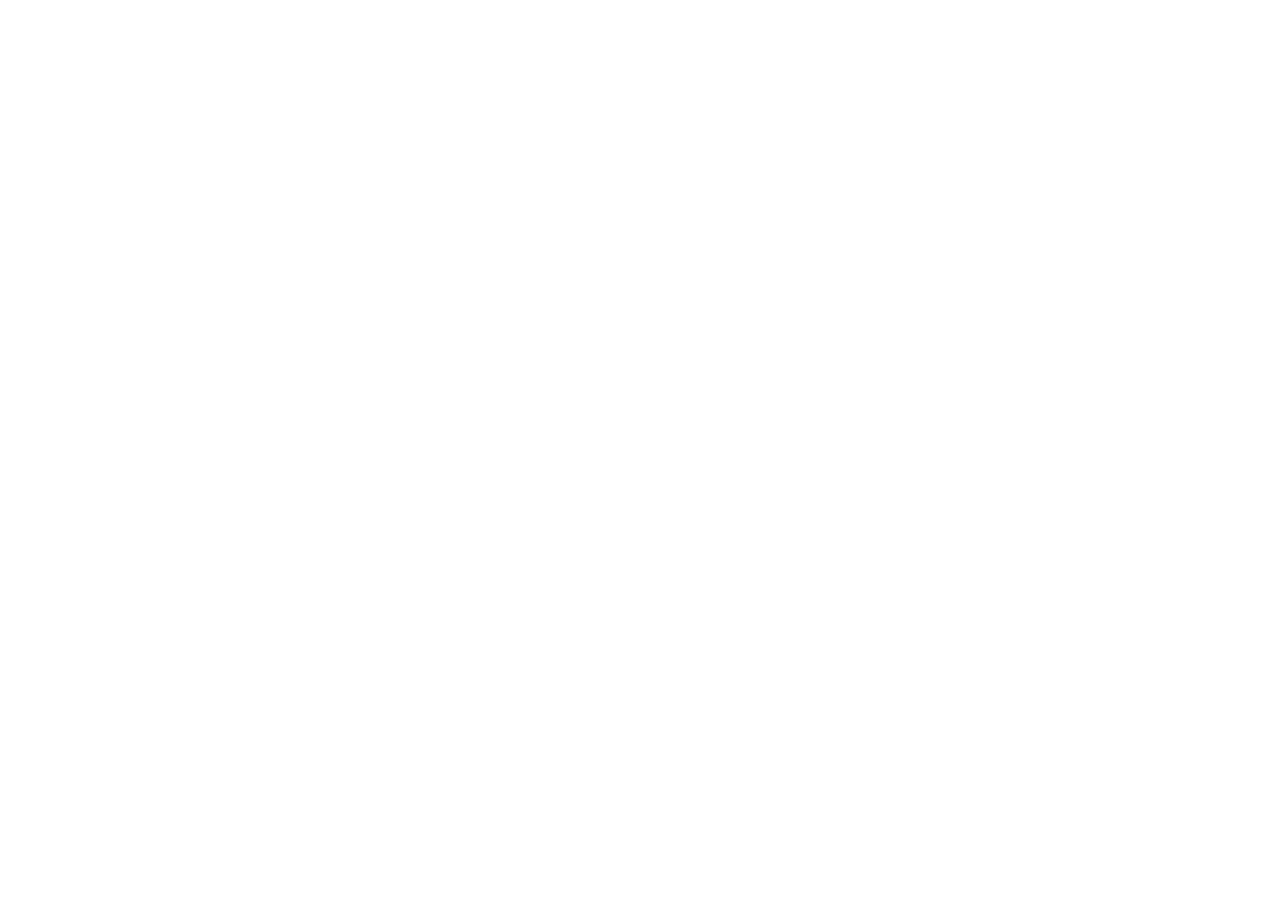
==== assets/index.html @ ad517ac7 "Estrutura inicial do projeto e variaveis do projeto" ====
<!DOCTYPE html>
<html lang="pt-br">
<head>
  <link rel="preconnect" href="https://fonts.googleapis.com">
  <link rel="preconnect" href="https://fonts.gstatic.com" crossorigin>
  <meta charset="UTF-8">
  <meta name="viewport" content="width=device-width, initial-scale=1.0">
  <title>Estrelas do Amanhã</title>

  <link rel="stylesheet" href="styles/index.css">
  <link href="https://fonts.googleapis.com/css2?family=Poppins:ital,wght@0,100;0,200;0,300;0,400;0,500;0,600;0,700;0,800;0,900;1,100;1,200;1,300;1,400;1,500;1,600;1,700;1,800;1,900&family=Roboto:ital,wght@0,100..900;1,100..900&display=swap" rel="stylesheet">
</head>
<body>


  
</body>
</html>
---- assets/styles/index.css ----
@import url(global.css);
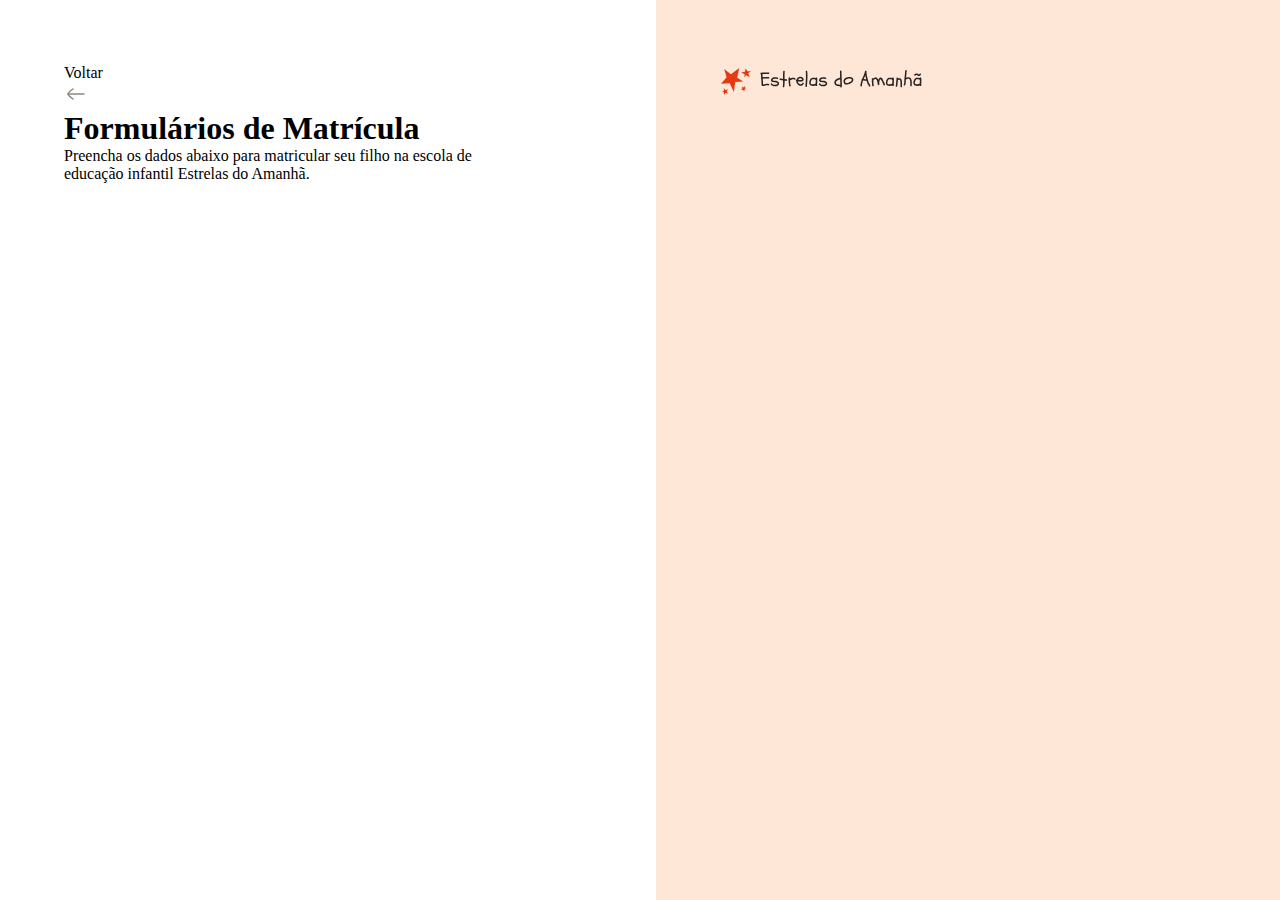
==== commit 9ec50858: "Layout CSS" ====
--- a/assets/index.html
+++ b/assets/index.html
@@ -11,7 +11,19 @@
   <link href="https://fonts.googleapis.com/css2?family=Poppins:ital,wght@0,100;0,200;0,300;0,400;0,500;0,600;0,700;0,800;0,900;1,100;1,200;1,300;1,400;1,500;1,600;1,700;1,800;1,900&family=Roboto:ital,wght@0,100..900;1,100..900&display=swap" rel="stylesheet">
 </head>
 <body>
-
+  <div id="app">
+    <main>
+      <div class="main-container">Voltar</div>
+      <img src="icons/arrow-left-02.svg" alt="seta do voltar">
+      <h1>Formulários de Matrícula</h1>
+      <p>Preencha os dados abaixo para matricular seu filho na escola de <br> educação infantil Estrelas do Amanhã.</p> 
+    </main>
+  
+  <aside>
+    <div class="aside-container"></div>
+    <img src="logo.svg" alt="Logo estrela">
+  </aside>
+ </div>
 
   
 </body>
--- a/assets/styles/index.css
+++ b/assets/styles/index.css
@@ -1 +1,2 @@
 @import url(global.css);
+@import url(layout.css);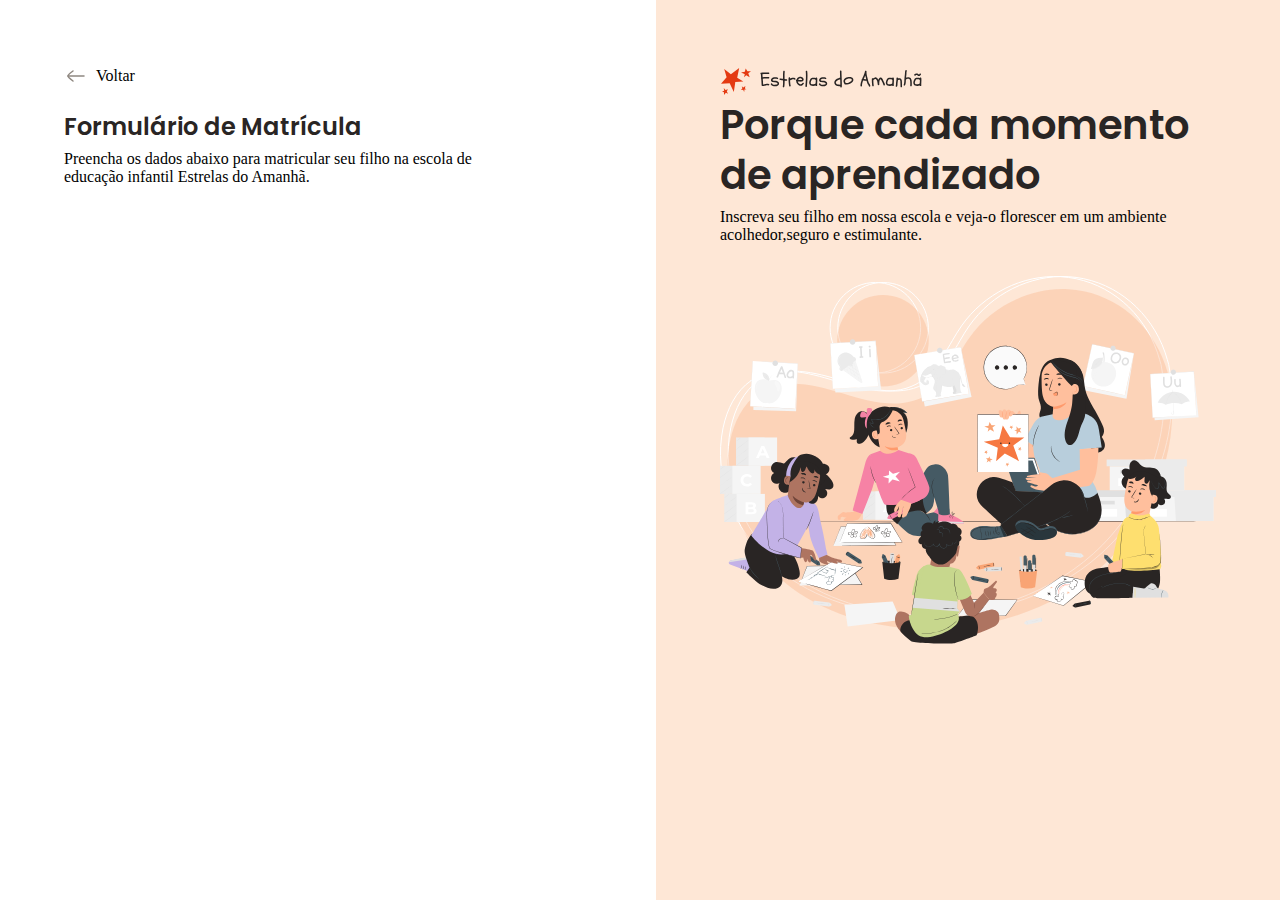
==== commit 3cea4c9f: "Conteúdo aside e conteúdo inicial main" ====
--- a/assets/index.html
+++ b/assets/index.html
@@ -13,15 +13,31 @@
 <body>
   <div id="app">
     <main>
-      <div class="main-container">Voltar</div>
-      <img src="icons/arrow-left-02.svg" alt="seta do voltar">
-      <h1>Formulários de Matrícula</h1>
-      <p>Preencha os dados abaixo para matricular seu filho na escola de <br> educação infantil Estrelas do Amanhã.</p> 
+      <div class="main-container">
+        <div class="back">
+          <img src="icons/arrow-left-02.svg" alt="Seta de Voltar">
+          <span>Voltar</span>
+        </div>
+        <h1>Formulário de Matrícula</h1>
+        <p>Preencha os dados abaixo para matricular seu filho na escola de <br> educação infantil Estrelas do Amanhã.</p> 
+      </div>
     </main>
   
   <aside>
-    <div class="aside-container"></div>
-    <img src="logo.svg" alt="Logo estrela">
+    <div class="aside-container">
+      <header><img src="logo.svg" alt="Logo estrelas do amanhã">
+      <h2>
+        Porque cada momento de
+        <span>
+          aprendizado
+        </span>
+      </h2>
+      <p>
+        Inscreva seu filho em nossa escola e veja-o florescer em um ambiente acolhedor,seguro e estimulante.
+      </p>
+      </header>
+      <img src="Illustration.svg" alt="Ilustração das crianças">
+    </div>
   </aside>
  </div>
 
